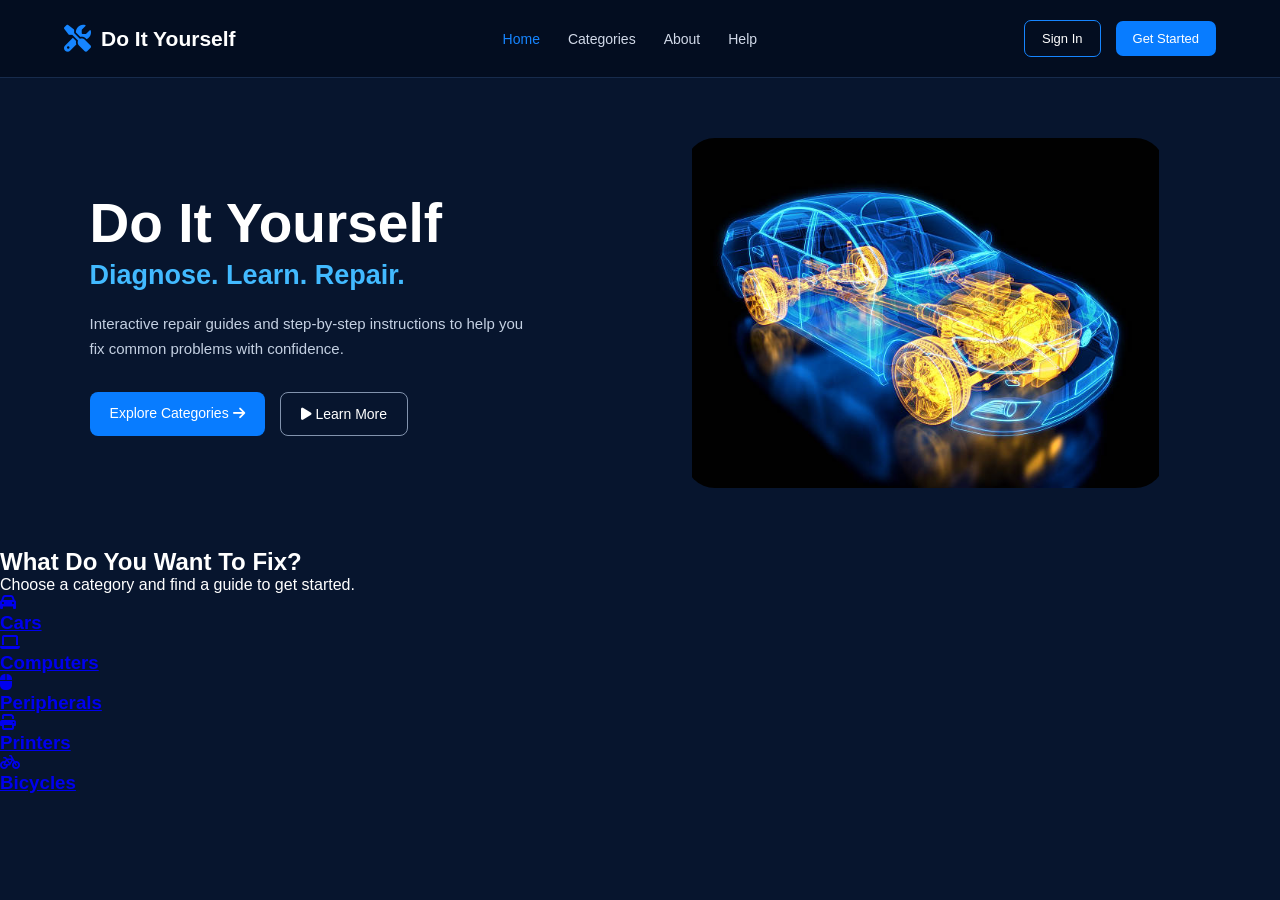
==== index.html @ 0db9df93 "add categories section to homepage" ====
<!DOCTYPE html>
<html lang="en">
<head>
    <meta charset="UTF-8">
    <meta name="viewport" content="width=device-width, initial-scale=1.0">
    <title>Do it yourself</title>
    <link rel="stylesheet" href="css/home.css">
    <link rel="stylesheet"
    href="https://cdnjs.cloudflare.com/ajax/libs/font-awesome/6.5.2/css/all.min.css">

     <!-- Navigation Bar -->
    <header>
        <nav class="navbar">
           <div class="logo">
             <i class="fa-solid fa-screwdriver-wrench"></i>
                <span>Do It Yourself</span>
           </div>
               

            <ul class="nav-links">
                <li><a href="index.html" class="active">Home</a></li>
                <li><a href="categories.html">Categories</a></li>
                <li><a href="about.html">About</a></li>
                <li><a href="help.html">Help</a></li>
            </ul>

            <div class="nav-buttons">
                <a href="login.html" class="login-btn">Sign In</a>
                <a href="signup.html" class="start-btn">Get Started</a>
            </div>

        </nav>
    </header>

    <!-- Hero Section -->
    <section class="hero">

        <div class="hero-content">

            <h1>Do It Yourself</h1>

            <h2>Diagnose. Learn. Repair.</h2>

            <p>
                Interactive repair guides and step-by-step
                instructions to help you fix common problems
                with confidence.
            </p>

            <div class="hero-buttons">
                <a href="categories.html" class="explore-btn">
                    Explore Categories
                    <i class="fa-solid fa-arrow-right"></i>
                </a>

                <a href="about.html" class="demo-btn">
                    <i class="fa-solid fa-play"></i>
                    Learn More
                </a>
            </div>

        </div>


        <!-- Engine Image -->
        <div class="hero-image">

            <img src="images/3d car.jpg" alt="3D Car image">

        </div>

    </section>

     <!-- Categories Section -->
    <section class="categories">

        <h2>What Do You Want To Fix?</h2>

        <p class="section-description">
            Choose a category and find a guide to get started.
        </p>

        <div class="category-container">

            <a href="categories.html" class="category-card">
                <i class="fa-solid fa-car"></i>
                <h3>Cars</h3>
            </a>

            <a href="categories.html" class="category-card">
                <i class="fa-solid fa-laptop"></i>
                <h3>Computers</h3>
            </a>

            <a href="categories.html" class="category-card">
                <i class="fa-solid fa-computer-mouse"></i>
                <h3>Peripherals</h3>
            </a>

            <a href="categories.html" class="category-card">
                <i class="fa-solid fa-print"></i>
                <h3>Printers</h3>
            </a>

            <a href="categories.html" class="category-card">
                <i class="fa-solid fa-bicycle"></i>
                <h3>Bicycles</h3>
            </a>

        </div>

    </section>

</body>
</html>
---- css/home.css ----
* {
    margin: 0;
    padding: 0;
    box-sizing: border-box;
}

body {
    background-color: #07152e;
    color: white;
    font-family: Arial, sans-serif;
}


/* Navigation Bar */
.navbar {
    display: flex;
    justify-content: space-between;
    align-items: center;
    padding: 20px 5%;
    background-color: #030d20;
    border-bottom: 1px solid #172b4c;
}

.logo {
    display: flex;
    align-items: center;
    gap: 10px;
    color: white;
    text-decoration: none;
    font-size: 21px;
    font-weight: bold;
}

.logo i {
    color: #1685ff;
    font-size: 27px;
}

.nav-links {
    display: flex;
    gap: 28px;
    list-style: none;
}

.nav-links a {
    text-decoration: none;
    color: #d1d9e8;
    font-size: 14px;
}

.nav-links a:hover,
.nav-links a.active {
    color: #1685ff;
}

.nav-buttons {
    display: flex;
    align-items: center;
    gap: 15px;
}

.login-btn,
.start-btn {
    text-decoration: none;
    padding: 10px 17px;
    border-radius: 7px;
    font-size: 13px;
}

.login-btn {
    color: white;
    border: 1px solid #1685ff;
}

.start-btn {
    background-color: #087cff;
    color: white;
}
/* Hero Section */
.hero {
    min-height: 450px;
    display: flex;
    align-items: center;
    justify-content: space-between;
    padding: 60px 7%;
    gap: 40px;
}

.hero-content {
    flex: 1;
}

.hero-content h1 {
    font-size: 55px;
    margin-bottom: 5px;
}

.hero-content h2 {
    color: #42baff;
    font-size: 27px;
    margin-bottom: 20px;
}

.hero-content p {
    color: #c4d0e2;
    line-height: 1.7;
    max-width: 450px;
    font-size: 15px;
}

.hero-buttons {
    display: flex;
    gap: 15px;
    margin-top: 30px;
}

.explore-btn,
.demo-btn {
    text-decoration: none;
    padding: 13px 20px;
    border-radius: 8px;
    font-size: 14px;
}

.explore-btn {
    background-color: #087cff;
    color: white;
}

.demo-btn {
    color: white;
    border: 1px solid #8293ad;
}

.explore-btn:hover,
.start-btn:hover {
    background-color: #005bc4;
}

.demo-btn:hover,
.login-btn:hover {
    background-color: #142b4d;
}


/* Engine Image */
.hero-image {
    flex: 1;
    display: flex;
    justify-content: center;
    align-items: center;
}

.hero-image img {
    width: 100%;
    max-width: 480px;
    height: 350px;
    object-fit: contain;
    border-radius: 30px;
}
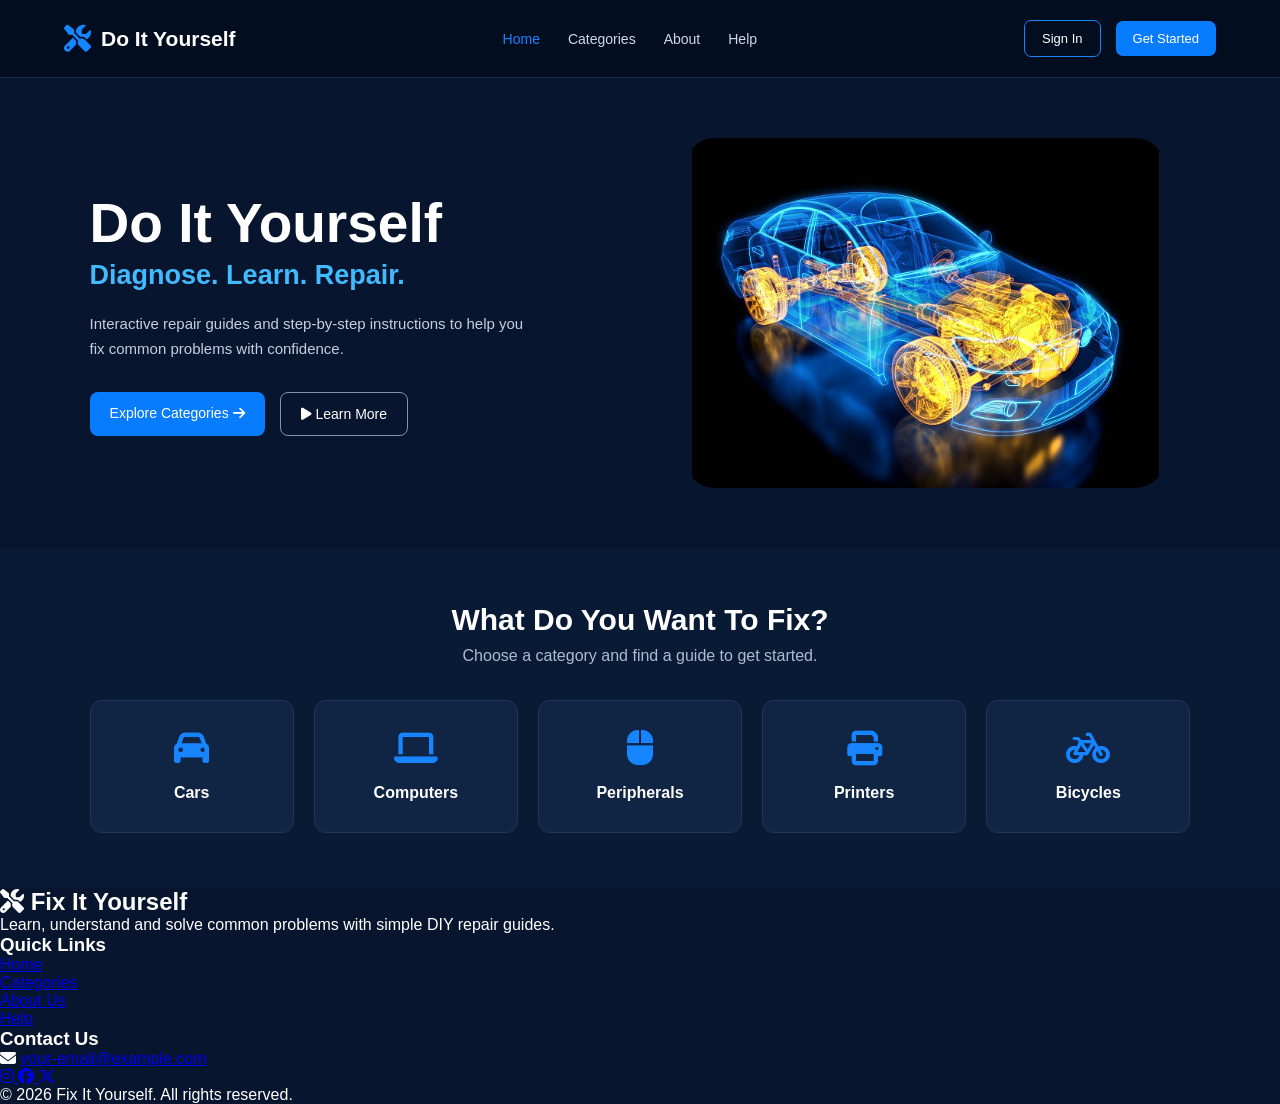
==== commit 5427bcfe: "add footer to homepage" ====
--- a/index.html
+++ b/index.html
@@ -111,5 +111,70 @@
 
     </section>
 
+    <!-- Footer -->
+<footer class="footer">
+
+    <div class="footer-container">
+
+        <!-- Brand Information -->
+        <div class="footer-section">
+            <h2 class="footer-logo">
+                <i class="fa-solid fa-screwdriver-wrench"></i>
+                Fix It Yourself
+            </h2>
+
+            <p>
+                Learn, understand and solve common problems
+                with simple DIY repair guides.
+            </p>
+        </div>
+
+
+        <!-- Quick Links -->
+        <div class="footer-section">
+            <h3>Quick Links</h3>
+
+            <ul>
+                <li><a href="index.html">Home</a></li>
+                <li><a href="categories.html">Categories</a></li>
+                <li><a href="about.html">About Us</a></li>
+                <li><a href="help.html">Help</a></li>
+            </ul>
+        </div>
+
+
+        <!-- Contact Information -->
+        <div class="footer-section">
+            <h3>Contact Us</h3>
+
+            <p>
+                <i class="fa-solid fa-envelope"></i>
+                <a href="mailto:your-email@example.com">
+                    your-email@example.com
+                </a>
+            </p>
+
+            <div class="social-links">
+                <a href="#" aria-label="Instagram">
+                    <i class="fa-brands fa-instagram"></i>
+                </a>
+
+                <a href="#" aria-label="Facebook">
+                    <i class="fa-brands fa-facebook"></i>
+                </a>
+
+                <a href="#" aria-label="X">
+                    <i class="fa-brands fa-x-twitter"></i>
+                </a>
+            </div>
+        </div>
+
+    </div>
+
+    <div class="footer-bottom">
+        <p>&copy; 2026 Fix It Yourself. All rights reserved.</p>
+    </div>
+
+</footer>
 </body>
 </html>
--- a/css/home.css
+++ b/css/home.css
@@ -158,3 +158,53 @@
     object-fit: contain;
     border-radius: 30px;
 }
+
+/* Categories Section */
+.categories {
+    padding: 55px 7%;
+    text-align: center;
+    background-color: #091a35;
+}
+
+.categories h2 {
+    font-size: 30px;
+    margin-bottom: 10px;
+}
+
+.section-description {
+    color: #aebbd0;
+    margin-bottom: 35px;
+}
+
+.category-container {
+    display: grid;
+    grid-template-columns: repeat(5, 1fr);
+    gap: 20px;
+}
+
+.category-card {
+    background-color: #102544;
+    border: 1px solid #1c365a;
+    border-radius: 12px;
+    padding: 30px 15px;
+    color: white;
+    text-decoration: none;
+    transition: 0.3s;
+}
+
+.category-card i {
+    font-size: 35px;
+    color: #1685ff;
+    margin-bottom: 18px;
+}
+
+.category-card h3 {
+    font-size: 16px;
+}
+
+.category-card:hover {
+    transform: translateY(-5px);
+    background-color: #17365e;
+    border-color: #1685ff;
+}
+
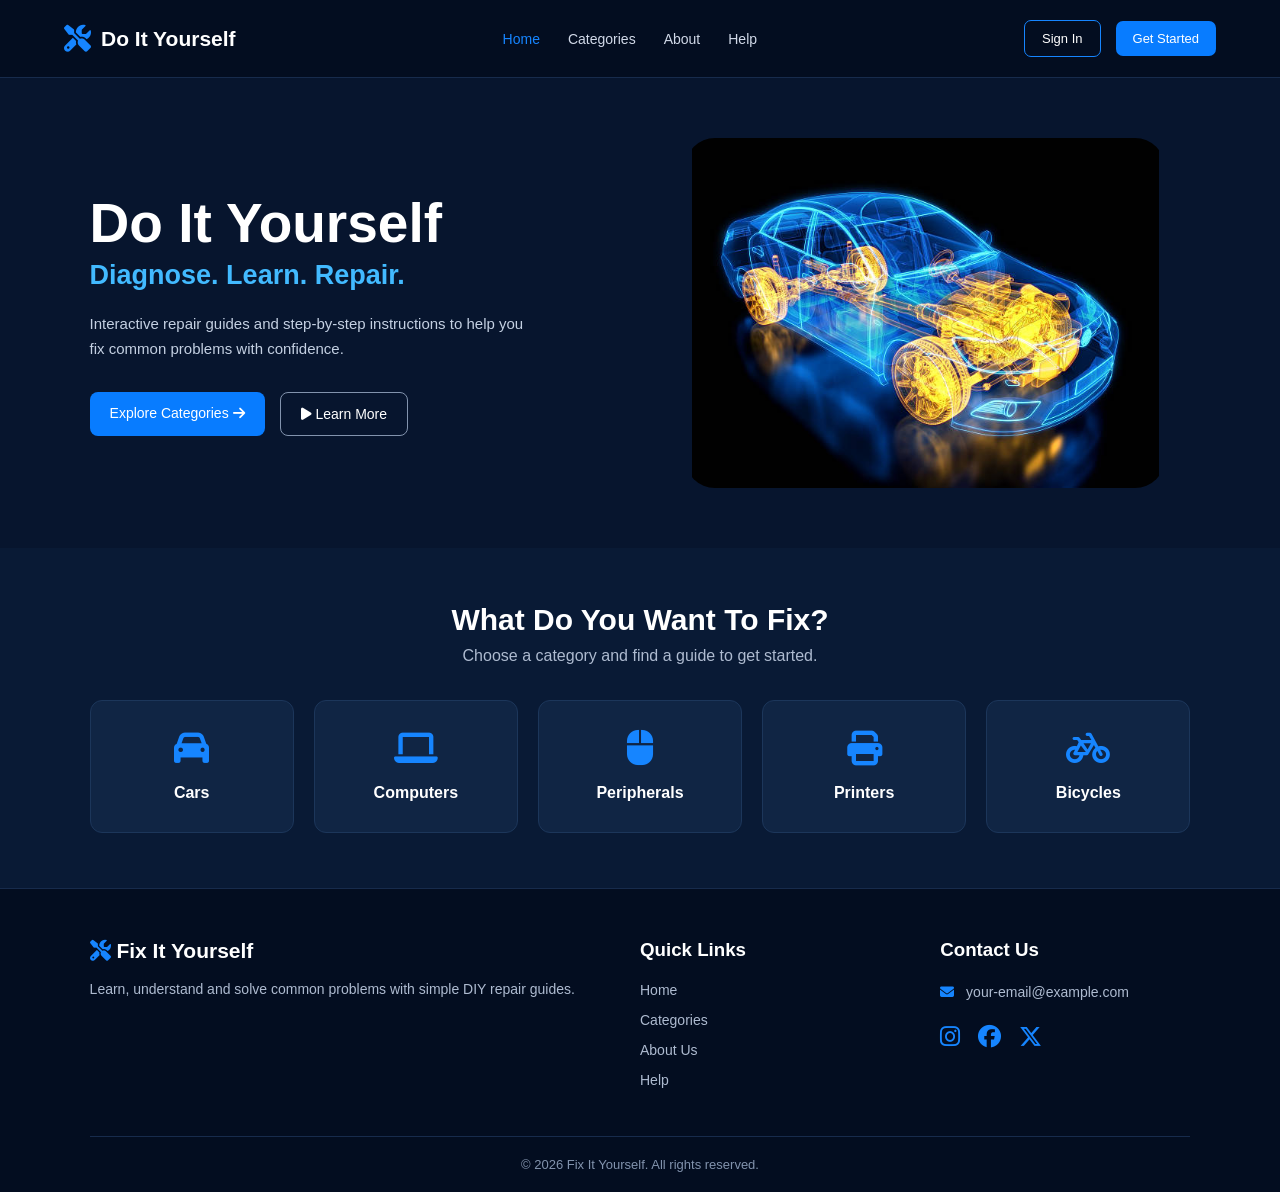
==== commit b1ba471f: "add styling to footer on homepage" ====
--- a/index.html
+++ b/index.html
@@ -155,15 +155,15 @@
             </p>
 
             <div class="social-links">
-                <a href="#" aria-label="Instagram">
+                <a href="https://www.instagram.com/accounts/login/?hl=en" aria-label="Instagram">
                     <i class="fa-brands fa-instagram"></i>
                 </a>
 
-                <a href="#" aria-label="Facebook">
+                <a href="https://www.google.com/search?q=facebook+login&rlz=1C1GCEA_enKE1232KE1233&oq=face&gs_lcrp=EgZjaHJvbWUqDQgCEAAYgwEYsQMYgAQyBggAEEUYOTITCAEQLhiDARjHARixAxjRAxiABDINCAIQABiDARixAxiABDIKCAMQABixAxiABDINCAQQABiDARixAxiABDIKCAUQABixAxiABDIKCAYQABiABBi0BzIGCAcQBRhA0gEIMzg5NmowajeoAgCwAgA&sourceid=chrome&source=chrome.ob&ie=UTF-8" aria-label="Facebook">
                     <i class="fa-brands fa-facebook"></i>
                 </a>
 
-                <a href="#" aria-label="X">
+                <a href="" aria-label="X">
                     <i class="fa-brands fa-x-twitter"></i>
                 </a>
             </div>
--- a/css/home.css
+++ b/css/home.css
@@ -208,3 +208,90 @@
     border-color: #1685ff;
 }
 
+/* Footer */
+.footer {
+    background-color: #030d20;
+    padding: 50px 7% 20px;
+    border-top: 1px solid #172b4c;
+}
+
+.footer-container {
+    display: grid;
+    grid-template-columns: 2fr 1fr 1fr;
+    gap: 50px;
+    padding-bottom: 35px;
+}
+
+.footer-section h3 {
+    margin-bottom: 20px;
+    color: white;
+}
+
+.footer-logo {
+    color: white;
+    font-size: 21px;
+    margin-bottom: 15px;
+}
+
+.footer-logo i {
+    color: #1685ff;
+}
+
+.footer-section p {
+    color: #aebbd0;
+    line-height: 1.7;
+    font-size: 14px;
+}
+
+.footer-section ul {
+    list-style: none;
+}
+
+.footer-section ul li {
+    margin-bottom: 12px;
+}
+
+.footer-section a {
+    color: #aebbd0;
+    text-decoration: none;
+    font-size: 14px;
+}
+
+.footer-section a:hover {
+    color: #1685ff;
+}
+
+.footer-section p i {
+    color: #1685ff;
+    margin-right: 8px;
+}
+
+.social-links {
+    display: flex;
+    gap: 18px;
+    margin-top: 20px;
+}
+
+.social-links i {
+    font-size: 23px;
+    color: #1685ff;
+}
+
+.social-links a:hover i {
+    color: white;
+}
+
+.footer-bottom {
+    border-top: 1px solid #172b4c;
+    text-align: center;
+    padding-top: 20px;
+    color: #8293ad;
+    font-size: 13px;
+}
+
+@media (max-width: 650px) {
+    .footer-container {
+        grid-template-columns: 1fr;
+        gap: 30px;
+    }
+}
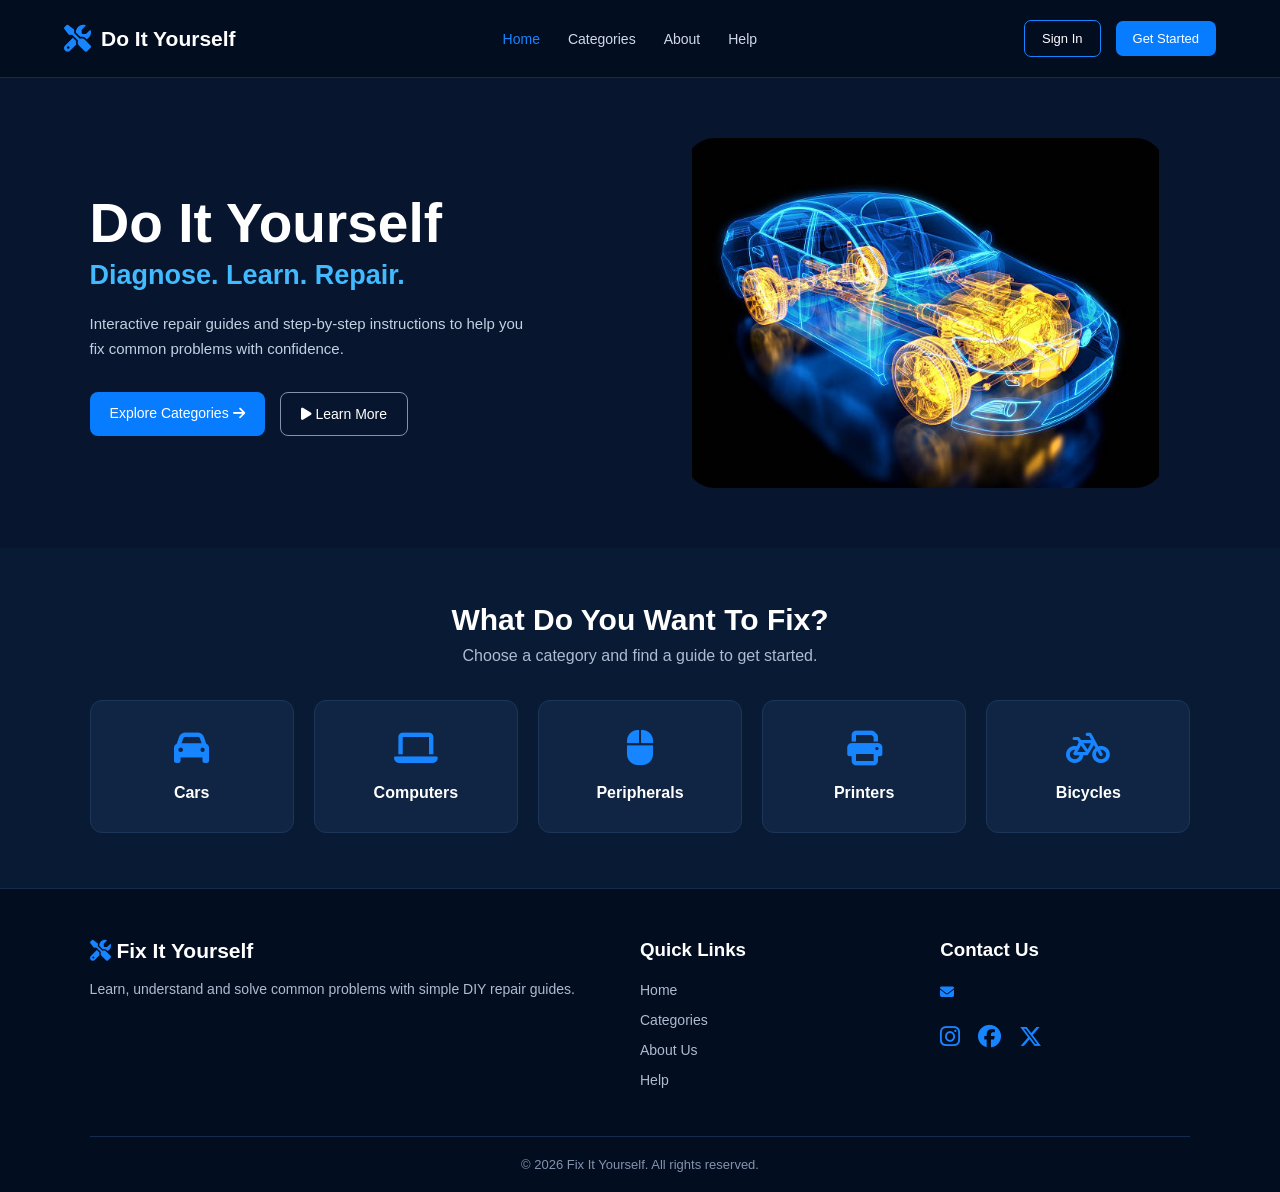
==== commit e0df202d: "change contact email on footer through all pages" ====
--- a/index.html
+++ b/index.html
@@ -7,7 +7,9 @@
     <link rel="stylesheet" href="css/home.css">
     <link rel="stylesheet"
     href="https://cdnjs.cloudflare.com/ajax/libs/font-awesome/6.5.2/css/all.min.css">
-
+    <script src="js/navbars.js" defer ></script>
+</head>
+<body>
      <!-- Navigation Bar -->
     <header>
         <nav class="navbar">
@@ -24,7 +26,7 @@
                 <li><a href="help.html">Help</a></li>
             </ul>
 
-            <div class="nav-buttons">
+            <div class="nav-buttons" id="navButtons">
                 <a href="login.html" class="login-btn">Sign In</a>
                 <a href="signup.html" class="start-btn">Get Started</a>
             </div>
@@ -112,7 +114,7 @@
     </section>
 
     <!-- Footer -->
-<footer class="footer">
+ <footer class="footer">
 
     <div class="footer-container">
 
@@ -149,19 +151,21 @@
 
             <p>
                 <i class="fa-solid fa-envelope"></i>
-                <a href="mailto:your-email@example.com">
-                    your-email@example.com
+                <a href="mailto:Doyourselfemail@example.com">
+            
                 </a>
             </p>
 
             <div class="social-links">
-                <a href="https://www.instagram.com/accounts/login/?hl=en" aria-label="Instagram">
+                <a href="" aria-label="Instagram">
                     <i class="fa-brands fa-instagram"></i>
                 </a>
 
-                <a href="https://www.google.com/search?q=facebook+login&rlz=1C1GCEA_enKE1232KE1233&oq=face&gs_lcrp=EgZjaHJvbWUqDQgCEAAYgwEYsQMYgAQyBggAEEUYOTITCAEQLhiDARjHARixAxjRAxiABDINCAIQABiDARixAxiABDIKCAMQABixAxiABDINCAQQABiDARixAxiABDIKCAUQABixAxiABDIKCAYQABiABBi0BzIGCAcQBRhA0gEIMzg5NmowajeoAgCwAgA&sourceid=chrome&source=chrome.ob&ie=UTF-8" aria-label="Facebook">
+                <a href="" aria-label="fa-facebook">
                     <i class="fa-brands fa-facebook"></i>
                 </a>
+                    
+               
 
                 <a href="" aria-label="X">
                     <i class="fa-brands fa-x-twitter"></i>
@@ -175,6 +179,6 @@
         <p>&copy; 2026 Fix It Yourself. All rights reserved.</p>
     </div>
 
-</footer>
+  </footer>
 </body>
 </html>
